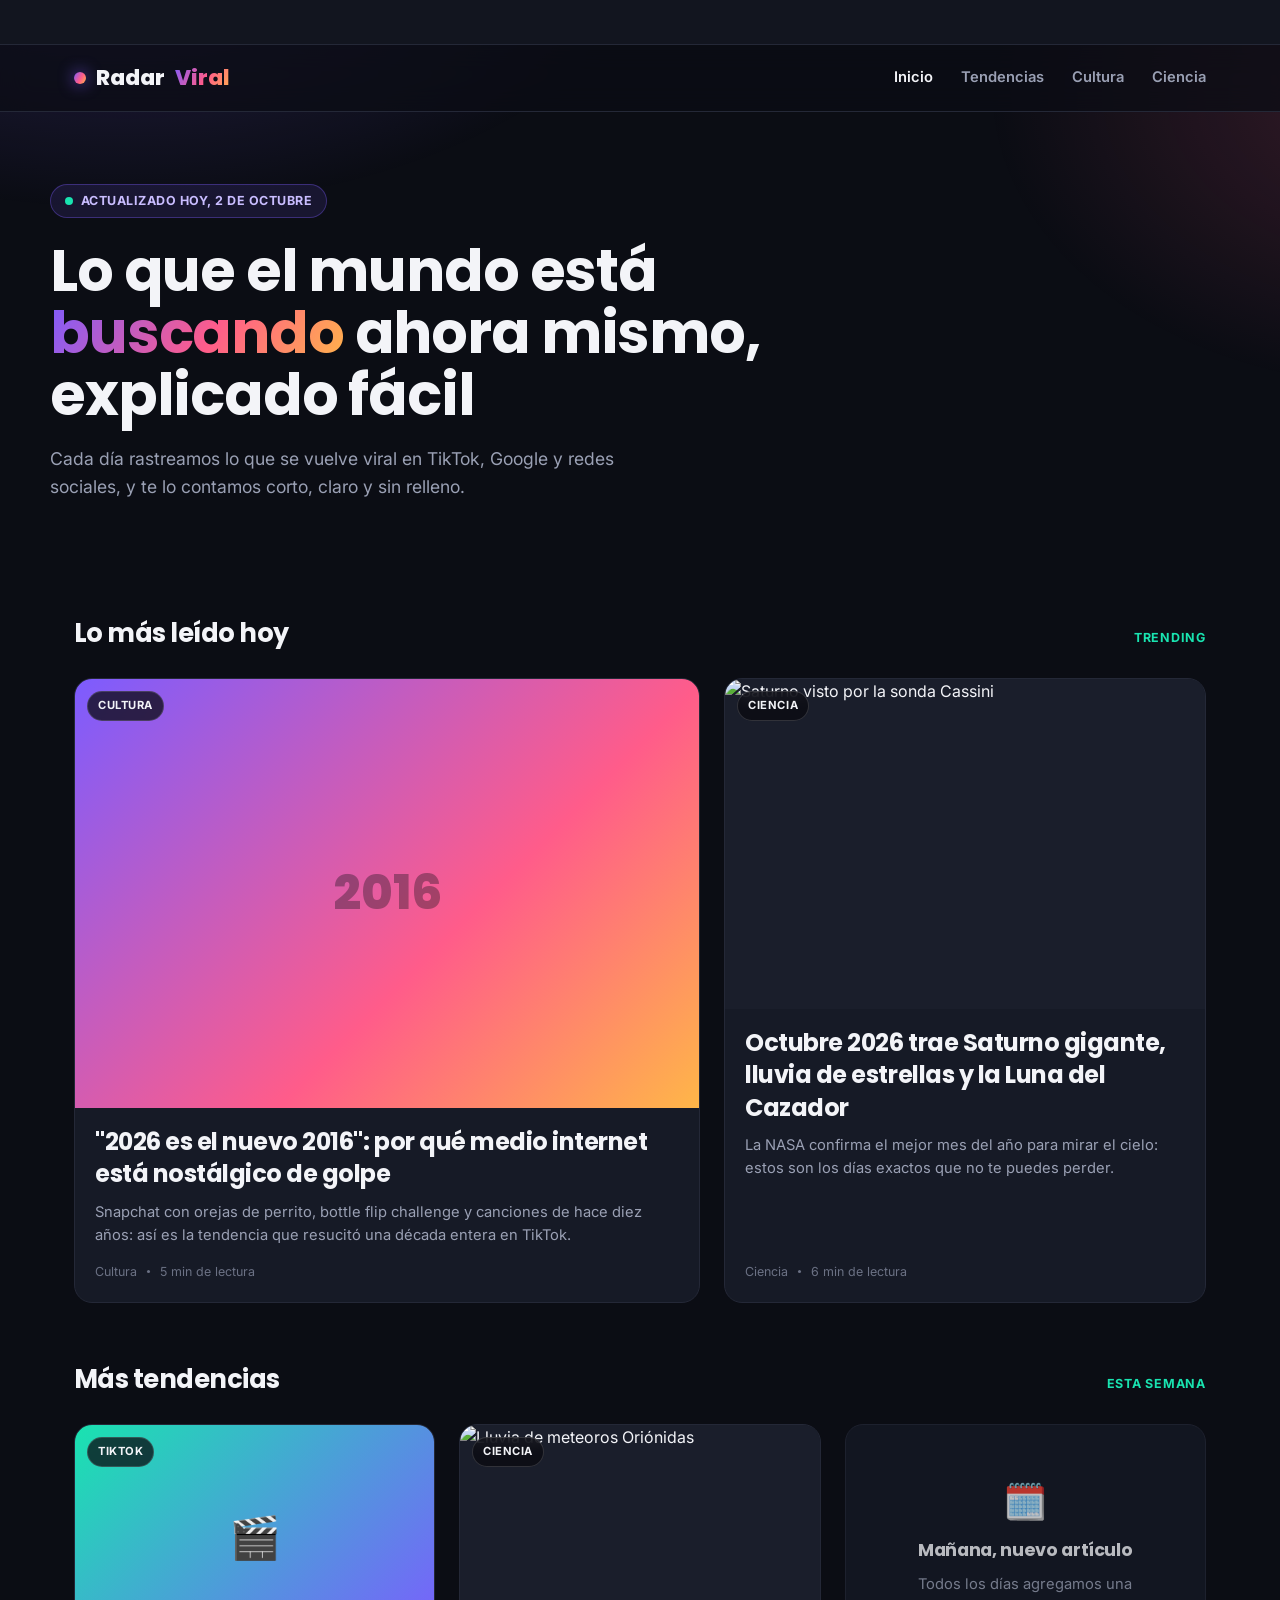
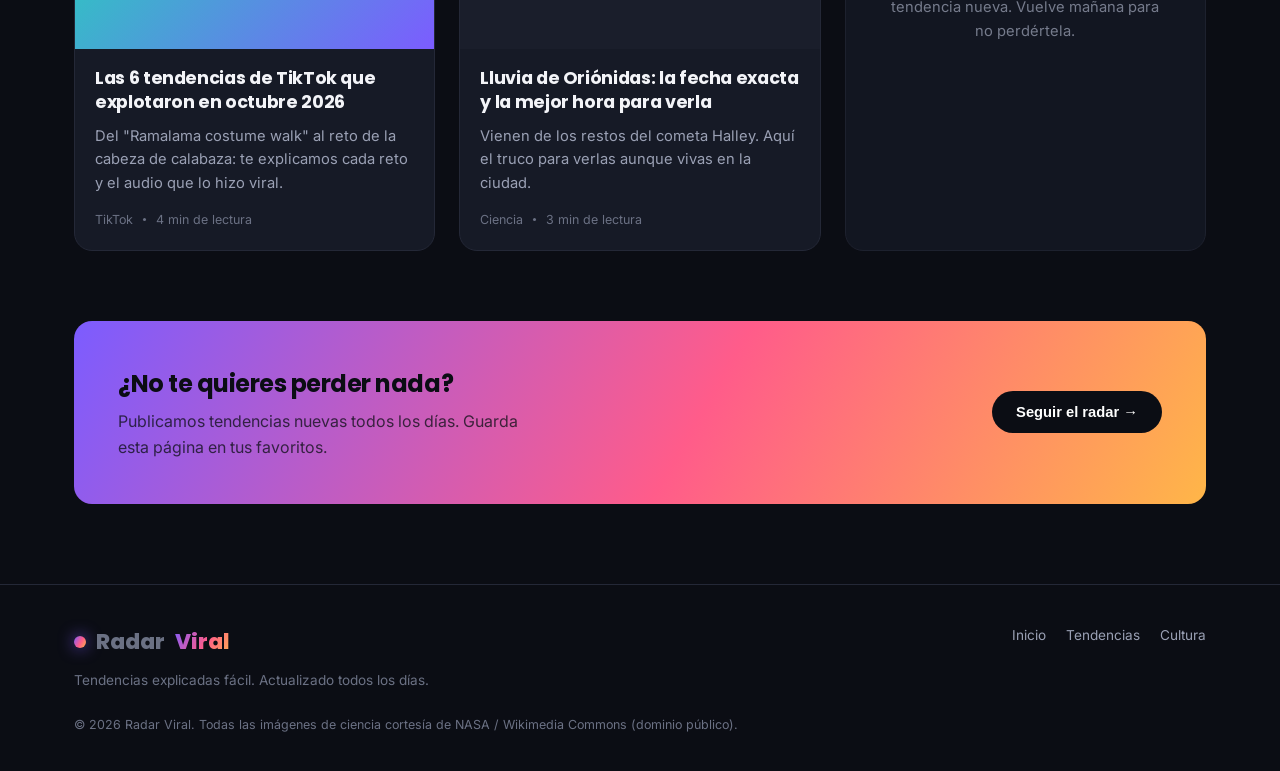
==== index.html @ fef7f374 "Fix token de verificación de Monetag (era el del sitio antiguo) Co-Authored-By: Claude Sonnet 5 <nor" ====
<!DOCTYPE html>
<html lang="es">
<head>
<meta charset="UTF-8">
<meta name="viewport" content="width=device-width, initial-scale=1.0">
<title>Radar Viral — Lo que el mundo está buscando, hoy</title>
<meta name="description" content="Las tendencias, modas virales y fenómenos del momento explicados fácil y rápido: TikTok, cultura, ciencia y curiosidades que todos están buscando ahora mismo.">
<meta name="monetag" content="4b3d2b04bde63af69c6926bc6bd4f466">
<link rel="icon" href="data:image/svg+xml,<svg xmlns=%22http://www.w3.org/2000/svg%22 viewBox=%220 0 100 100%22><circle cx=%2250%22 cy=%2250%22 r=%2245%22 fill=%22%237c5cff%22/></svg>">
<link rel="preconnect" href="https://fonts.googleapis.com">
<link href="https://fonts.googleapis.com/css2?family=Inter:wght@400;500;600;700;800&family=Poppins:wght@600;700;800&display=swap" rel="stylesheet">
<link rel="stylesheet" href="assets/style.css">
<meta property="og:title" content="Radar Viral — Lo que el mundo está buscando, hoy">
<meta property="og:description" content="Tendencias virales, cultura y curiosidades explicadas fácil.">
<meta property="og:type" content="website">
</head>
<body>

<div class="ticker-bar">
  <div class="ticker-track">
    <span><b>● EN VIVO</b>Saturno en oposición — el mejor momento del año para verlo</span>
    <span><b>● TENDENCIA</b>"2026 es el nuevo 2016" arrasa en TikTok</span>
    <span><b>● VIRAL</b>Lluvia de Oriónidas alcanza su punto máximo el 21-22 de octubre</span>
    <span><b>● CULTURA</b>Seis retos de TikTok que todos están copiando este mes</span>
    <span><b>● EN VIVO</b>Saturno en oposición — el mejor momento del año para verlo</span>
    <span><b>● TENDENCIA</b>"2026 es el nuevo 2016" arrasa en TikTok</span>
    <span><b>● VIRAL</b>Lluvia de Oriónidas alcanza su punto máximo el 21-22 de octubre</span>
    <span><b>● CULTURA</b>Seis retos de TikTok que todos están copiando este mes</span>
  </div>
</div>

<header class="site-header">
  <nav class="nav container">
    <a href="index.html" class="logo"><span class="dot"></span>Radar<span class="accent">Viral</span></a>
    <div class="nav-links">
      <a href="index.html" class="active">Inicio</a>
      <a href="index.html#tendencias">Tendencias</a>
      <a href="index.html#cultura">Cultura</a>
      <a href="index.html#ciencia">Ciencia</a>
    </div>
    <button class="menu-toggle" aria-label="Abrir menú">☰</button>
  </nav>
</header>

<main>
  <section class="hero container">
    <div class="eyebrow"><span class="pulse"></span>Actualizado hoy, 2 de octubre</div>
    <h1>Lo que el mundo está <span class="grad">buscando</span> ahora mismo, explicado fácil</h1>
    <p class="lead">Cada día rastreamos lo que se vuelve viral en TikTok, Google y redes sociales, y te lo contamos corto, claro y sin relleno.</p>
  </section>

  <section class="container" id="tendencias">
    <div class="section-head">
      <h2>Lo más leído hoy</h2>
      <span class="tag">Trending</span>
    </div>
    <div class="grid featured">
      <a class="card featured-card" href="articles/2026-es-el-nuevo-2016.html">
        <div class="thumb" style="background:linear-gradient(135deg,#7c5cff,#ff5c8a 60%,#ffb648); display:flex; align-items:center; justify-content:center;">
          <span class="cat">Cultura</span>
          <span style="font-family:'Poppins',sans-serif; font-weight:800; font-size:3rem; color:rgba(11,13,20,.35);">2016</span>
        </div>
        <div class="body">
          <h3>"2026 es el nuevo 2016": por qué medio internet está nostálgico de golpe</h3>
          <p>Snapchat con orejas de perrito, bottle flip challenge y canciones de hace diez años: así es la tendencia que resucitó una década entera en TikTok.</p>
          <div class="meta"><span>Cultura</span><span class="dot-sep"></span><span>5 min de lectura</span></div>
        </div>
      </a>
      <a class="card featured-card" href="articles/eventos-astronomicos-octubre-2026.html">
        <div class="thumb">
          <span class="cat">Ciencia</span>
          <img src="https://thumb.wikimedia.org/wikipedia/commons/thumb/e/e3/Saturn_from_Cassini_Orbiter_%282004-10-06%29.jpg/1280px-Saturn_from_Cassini_Orbiter_%282004-10-06%29.jpg" alt="Saturno visto por la sonda Cassini" loading="lazy">
        </div>
        <div class="body">
          <h3>Octubre 2026 trae Saturno gigante, lluvia de estrellas y la Luna del Cazador</h3>
          <p>La NASA confirma el mejor mes del año para mirar el cielo: estos son los días exactos que no te puedes perder.</p>
          <div class="meta"><span>Ciencia</span><span class="dot-sep"></span><span>6 min de lectura</span></div>
        </div>
      </a>
    </div>
  </section>

  <section class="container" id="cultura">
    <div class="section-head">
      <h2>Más tendencias</h2>
      <span class="tag">Esta semana</span>
    </div>
    <div class="grid">
      <a class="card" href="articles/tendencias-tiktok-octubre-2026.html">
        <div class="thumb" style="background:linear-gradient(135deg,#19e3b0,#7c5cff); display:flex; align-items:center; justify-content:center;">
          <span class="cat">TikTok</span>
          <span style="font-size:2.6rem;">🎬</span>
        </div>
        <div class="body">
          <h3>Las 6 tendencias de TikTok que explotaron en octubre 2026</h3>
          <p>Del "Ramalama costume walk" al reto de la cabeza de calabaza: te explicamos cada reto y el audio que lo hizo viral.</p>
          <div class="meta"><span>TikTok</span><span class="dot-sep"></span><span>4 min de lectura</span></div>
        </div>
      </a>
      <a class="card" href="articles/eventos-astronomicos-octubre-2026.html#oriondas">
        <div class="thumb">
          <span class="cat">Ciencia</span>
          <img src="https://thumb.wikimedia.org/wikipedia/commons/thumb/c/c5/Orionid_Meteor_Shower_Composite_%2850521737888%29.jpg/1280px-Orionid_Meteor_Shower_Composite_%2850521737888%29.jpg" alt="Lluvia de meteoros Oriónidas" loading="lazy">
        </div>
        <div class="body">
          <h3>Lluvia de Oriónidas: la fecha exacta y la mejor hora para verla</h3>
          <p>Vienen de los restos del cometa Halley. Aquí el truco para verlas aunque vivas en la ciudad.</p>
          <div class="meta"><span>Ciencia</span><span class="dot-sep"></span><span>3 min de lectura</span></div>
        </div>
      </a>
      <div class="card" style="justify-content:center; align-items:center; text-align:center; padding:30px 20px; opacity:.75;">
        <div class="body" style="align-items:center;">
          <span style="font-size:2.2rem;">🗓️</span>
          <h3>Mañana, nuevo artículo</h3>
          <p>Todos los días agregamos una tendencia nueva. Vuelve mañana para no perdértela.</p>
        </div>
      </div>
    </div>
  </section>

  <section class="container" id="ciencia">
    <div class="cta-band">
      <div>
        <h3>¿No te quieres perder nada?</h3>
        <p>Publicamos tendencias nuevas todos los días. Guarda esta página en tus favoritos.</p>
      </div>
      <button class="btn" onclick="alert('¡Gracias! Guarda esta página con Ctrl/Cmd + D.')">Seguir el radar →</button>
    </div>
  </section>
</main>

<footer>
  <div class="container foot-grid">
    <div>
      <div class="logo" style="margin-bottom:10px;"><span class="dot"></span>Radar<span class="accent">Viral</span></div>
      <p>Tendencias explicadas fácil. Actualizado todos los días.</p>
    </div>
    <div class="foot-links">
      <a href="index.html">Inicio</a>
      <a href="index.html#tendencias">Tendencias</a>
      <a href="index.html#cultura">Cultura</a>
    </div>
  </div>
  <div class="container" style="margin-top:24px; font-size:.78rem;">© <span data-year></span> Radar Viral. Todas las imágenes de ciencia cortesía de NASA / Wikimedia Commons (dominio público).</div>
</footer>

<script src="assets/script.js"></script>
</body>
</html>
---- assets/style.css ----
/* ===== Radar Viral — Design System ===== */
:root{
  --bg: #0b0d14;
  --bg-elevated: #12151f;
  --bg-card: #161a26;
  --border: #242837;
  --text: #f3f4f8;
  --text-dim: #9aa0b4;
  --text-faint: #6b7184;
  --accent: #7c5cff;
  --accent2: #ff5c8a;
  --accent3: #19e3b0;
  --gradient: linear-gradient(120deg, #7c5cff 0%, #ff5c8a 55%, #ffb648 100%);
  --gradient2: linear-gradient(135deg, #19e3b0 0%, #7c5cff 100%);
  --radius: 18px;
  --radius-sm: 10px;
  --shadow: 0 20px 50px -20px rgba(0,0,0,.6);
  --maxw: 1180px;
  font-size: 16px;
}

*{box-sizing:border-box; margin:0; padding:0;}
html{scroll-behavior:smooth;}
body{
  background: var(--bg);
  color: var(--text);
  font-family: 'Inter', -apple-system, BlinkMacSystemFont, 'Segoe UI', sans-serif;
  line-height: 1.6;
  -webkit-font-smoothing: antialiased;
  overflow-x: hidden;
}
body::before{
  content:"";
  position: fixed; inset: 0;
  background:
    radial-gradient(900px 500px at 10% -10%, rgba(124,92,255,.25), transparent 60%),
    radial-gradient(700px 500px at 110% 10%, rgba(255,92,138,.18), transparent 60%);
  pointer-events: none;
  z-index: 0;
}
img{max-width:100%; display:block;}
a{color:inherit; text-decoration:none;}
.container{max-width: var(--maxw); margin: 0 auto; padding: 0 24px; position:relative; z-index:1;}
h1,h2,h3,h4{font-family:'Poppins', 'Inter', sans-serif; font-weight:700; letter-spacing:-0.02em;}

/* ===== Top ticker ===== */
.ticker-bar{
  background: var(--bg-elevated);
  border-bottom: 1px solid var(--border);
  overflow: hidden;
  white-space: nowrap;
  padding: 9px 0;
  position: relative;
  z-index: 2;
}
.ticker-track{
  display: inline-flex;
  gap: 48px;
  animation: scroll-left 32s linear infinite;
  padding-left: 100%;
}
.ticker-track span{
  font-size: .8rem;
  font-weight: 600;
  color: var(--text-dim);
  text-transform: uppercase;
  letter-spacing: .04em;
}
.ticker-track span b{color: var(--accent3); margin-right:6px;}
@keyframes scroll-left{
  0%{transform: translateX(0);}
  100%{transform: translateX(-100%);}
}

/* ===== Header ===== */
header.site-header{
  position: sticky; top:0; z-index: 50;
  backdrop-filter: blur(14px);
  background: rgba(11,13,20,.75);
  border-bottom: 1px solid var(--border);
}
.nav{
  display:flex; align-items:center; justify-content:space-between;
  padding: 16px 24px;
}
.logo{
  display:flex; align-items:center; gap:10px;
  font-family:'Poppins',sans-serif; font-weight: 800; font-size:1.35rem;
}
.logo .dot{
  width:12px;height:12px;border-radius:50%;
  background: var(--gradient);
  box-shadow: 0 0 16px rgba(124,92,255,.8);
}
.logo span.accent{ background: var(--gradient); -webkit-background-clip:text; background-clip:text; color:transparent;}
.nav-links{display:flex; gap:28px; align-items:center;}
.nav-links a{
  font-size:.92rem; font-weight:600; color: var(--text-dim);
  transition: color .2s;
}
.nav-links a:hover{color: var(--text);}
.nav-links a.active{color: var(--text);}
.menu-toggle{display:none; background:none; border:none; color:var(--text); font-size:1.5rem; cursor:pointer;}

/* ===== Hero ===== */
.hero{
  padding: 72px 0 56px;
  position:relative;
}
.hero .eyebrow{
  display:inline-flex; align-items:center; gap:8px;
  background: rgba(124,92,255,.12);
  border: 1px solid rgba(124,92,255,.35);
  color: #c9bdff;
  font-size:.78rem; font-weight:700; letter-spacing:.04em; text-transform:uppercase;
  padding: 6px 14px; border-radius: 999px;
  margin-bottom: 22px;
}
.hero .eyebrow .pulse{
  width:8px;height:8px;border-radius:50%;background:var(--accent3);
  box-shadow:0 0 0 0 rgba(25,227,176,.7);
  animation: pulse 1.8s infinite;
}
@keyframes pulse{
  0%{box-shadow:0 0 0 0 rgba(25,227,176,.6);}
  70%{box-shadow:0 0 0 10px rgba(25,227,176,0);}
  100%{box-shadow:0 0 0 0 rgba(25,227,176,0);}
}
.hero h1{
  font-size: clamp(2.1rem, 5vw, 3.6rem);
  line-height: 1.08;
  max-width: 820px;
  margin-bottom: 18px;
}
.hero h1 .grad{
  background: var(--gradient); -webkit-background-clip:text; background-clip:text; color:transparent;
}
.hero p.lead{
  font-size: 1.1rem; color: var(--text-dim); max-width: 600px;
}

/* ===== Section headers ===== */
.section-head{
  display:flex; align-items:baseline; justify-content:space-between;
  margin: 56px 0 24px;
}
.section-head h2{font-size: 1.6rem;}
.section-head .tag{
  font-size:.78rem; font-weight:700; color: var(--accent3);
  text-transform:uppercase; letter-spacing:.06em;
}

/* ===== Article grid / cards ===== */
.grid{
  display:grid;
  grid-template-columns: repeat(3, 1fr);
  gap: 24px;
}
.grid.featured{grid-template-columns: 1.3fr 1fr;}
.card{
  background: var(--bg-card);
  border: 1px solid var(--border);
  border-radius: var(--radius);
  overflow: hidden;
  transition: transform .25s ease, border-color .25s ease, box-shadow .25s ease;
  display:flex; flex-direction:column;
}
.card:hover{
  transform: translateY(-6px);
  border-color: rgba(124,92,255,.5);
  box-shadow: var(--shadow);
}
.card .thumb{
  position:relative; aspect-ratio: 16/10; overflow:hidden; background: #1a1e2b;
}
.card .thumb img{width:100%;height:100%;object-fit:cover; transition: transform .4s ease;}
.card:hover .thumb img{transform: scale(1.06);}
.card .thumb .cat{
  position:absolute; top:12px; left:12px;
  background: rgba(10,10,16,.75); backdrop-filter: blur(6px);
  border:1px solid rgba(255,255,255,.15);
  font-size:.7rem; font-weight:700; text-transform:uppercase; letter-spacing:.05em;
  padding:5px 10px; border-radius: 999px;
}
.card .body{padding: 18px 20px 20px; display:flex; flex-direction:column; gap:10px; flex:1;}
.card h3{font-size:1.1rem; line-height:1.35;}
.card p{color:var(--text-dim); font-size:.92rem; flex:1;}
.card .meta{
  display:flex; align-items:center; gap:10px;
  font-size:.78rem; color: var(--text-faint);
  margin-top: 4px;
}
.card .meta .dot-sep{width:3px;height:3px;border-radius:50%;background:var(--text-faint);}
.card.featured-card{grid-column: span 1;}
.card.featured-card .thumb{aspect-ratio: 16/11;}
.card.featured-card h3{font-size:1.5rem;}

/* ===== Article page ===== */
.article-hero{padding: 48px 0 0;}
.breadcrumb{font-size:.85rem; color:var(--text-faint); margin-bottom:20px;}
.breadcrumb a{color:var(--text-dim);}
.article-hero .cat-pill{
  display:inline-block; background: rgba(255,92,138,.14); color:#ffb3c8;
  border:1px solid rgba(255,92,138,.35);
  font-size:.75rem; font-weight:700; text-transform:uppercase; letter-spacing:.05em;
  padding:5px 12px; border-radius:999px; margin-bottom:16px;
}
.article-hero h1{font-size:clamp(1.8rem,4vw,2.8rem); line-height:1.15; max-width: 880px;}
.article-hero .sub{color:var(--text-dim); font-size:1.08rem; max-width:720px; margin-top:16px;}
.article-meta{
  display:flex; align-items:center; gap:14px; margin-top:24px; flex-wrap:wrap;
  font-size:.85rem; color:var(--text-faint);
}
.article-hero .cover{
  margin-top:32px; border-radius: var(--radius); overflow:hidden; border:1px solid var(--border);
  aspect-ratio: 16/8;
}
.article-hero .cover img{width:100%;height:100%;object-fit:cover;}
.img-credit{font-size:.75rem; color:var(--text-faint); margin-top:8px; text-align:right;}

.article-body{
  max-width: 760px; margin: 0 auto; padding: 40px 24px 20px;
  font-size: 1.08rem;
}
.article-body h2{font-size:1.5rem; margin: 38px 0 14px;}
.article-body h3{font-size:1.2rem; margin: 28px 0 10px; color:#dcd9ff;}
.article-body p{margin-bottom:18px; color:#d7d9e4;}
.article-body ul, .article-body ol{margin: 0 0 18px 22px; color:#d7d9e4;}
.article-body li{margin-bottom:8px;}
.article-body strong{color:#fff;}
.article-body blockquote{
  border-left:3px solid var(--accent); padding: 4px 20px; margin: 24px 0;
  color: var(--text-dim); font-style: italic; background: rgba(124,92,255,.06); border-radius: 0 10px 10px 0;
}
.fact-box{
  background: var(--bg-card); border:1px solid var(--border); border-radius: var(--radius-sm);
  padding: 20px 22px; margin: 28px 0;
}
.fact-box .ttl{
  font-weight:700; font-size:.78rem; text-transform:uppercase; letter-spacing:.05em; color: var(--accent3);
  margin-bottom:10px;
}

.ad-slot{
  max-width: 760px; margin: 36px auto; padding: 0 24px;
}
.ad-slot .box{
  border:1px dashed var(--border); border-radius: var(--radius-sm);
  padding: 18px; text-align:center; color: var(--text-faint); font-size:.8rem;
  background: var(--bg-elevated);
}

/* share / tags */
.tag-row{display:flex; gap:10px; flex-wrap:wrap; max-width:760px; margin: 8px auto 40px; padding:0 24px;}
.tag-pill{
  font-size:.78rem; color: var(--text-dim); background: var(--bg-card); border:1px solid var(--border);
  padding: 6px 12px; border-radius: 999px;
}

/* ===== Newsletter / CTA ===== */
.cta-band{
  margin-top: 70px;
  background: var(--gradient);
  border-radius: var(--radius);
  padding: 44px;
  display:flex; align-items:center; justify-content:space-between; gap:24px; flex-wrap:wrap;
  color: #0b0d14;
}
.cta-band h3{font-size:1.5rem; color:#0b0d14;}
.cta-band p{color: rgba(11,13,20,.75); margin-top:6px; max-width:420px;}
.btn{
  display:inline-flex; align-items:center; gap:8px;
  background:#0b0d14; color:#fff; font-weight:700; font-size:.92rem;
  padding: 13px 24px; border-radius: 999px; border:none; cursor:pointer;
  transition: transform .2s ease;
}
.btn:hover{transform: translateY(-2px);}

/* ===== Footer ===== */
footer{
  margin-top: 80px; border-top:1px solid var(--border); padding: 40px 0 36px;
  color: var(--text-faint); font-size:.85rem;
}
footer .foot-grid{display:flex; justify-content:space-between; flex-wrap:wrap; gap:24px;}
footer a{color: var(--text-dim);}
footer .foot-links{display:flex; gap:20px; flex-wrap:wrap;}

/* ===== Responsive ===== */
@media (max-width: 900px){
  .grid{grid-template-columns: repeat(2,1fr);}
  .grid.featured{grid-template-columns: 1fr;}
}
@media (max-width: 640px){
  .nav-links{
    position: fixed; inset: 64px 16px auto 16px; background: var(--bg-elevated);
    border:1px solid var(--border); border-radius: var(--radius-sm);
    flex-direction:column; align-items:flex-start; padding:16px;
    display:none; gap:14px; box-shadow: var(--shadow);
  }
  .nav-links.open{display:flex;}
  .menu-toggle{display:block;}
  .grid{grid-template-columns: 1fr;}
  .hero{padding:48px 0 36px;}
  .cta-band{padding:28px; flex-direction:column; align-items:flex-start;}
}
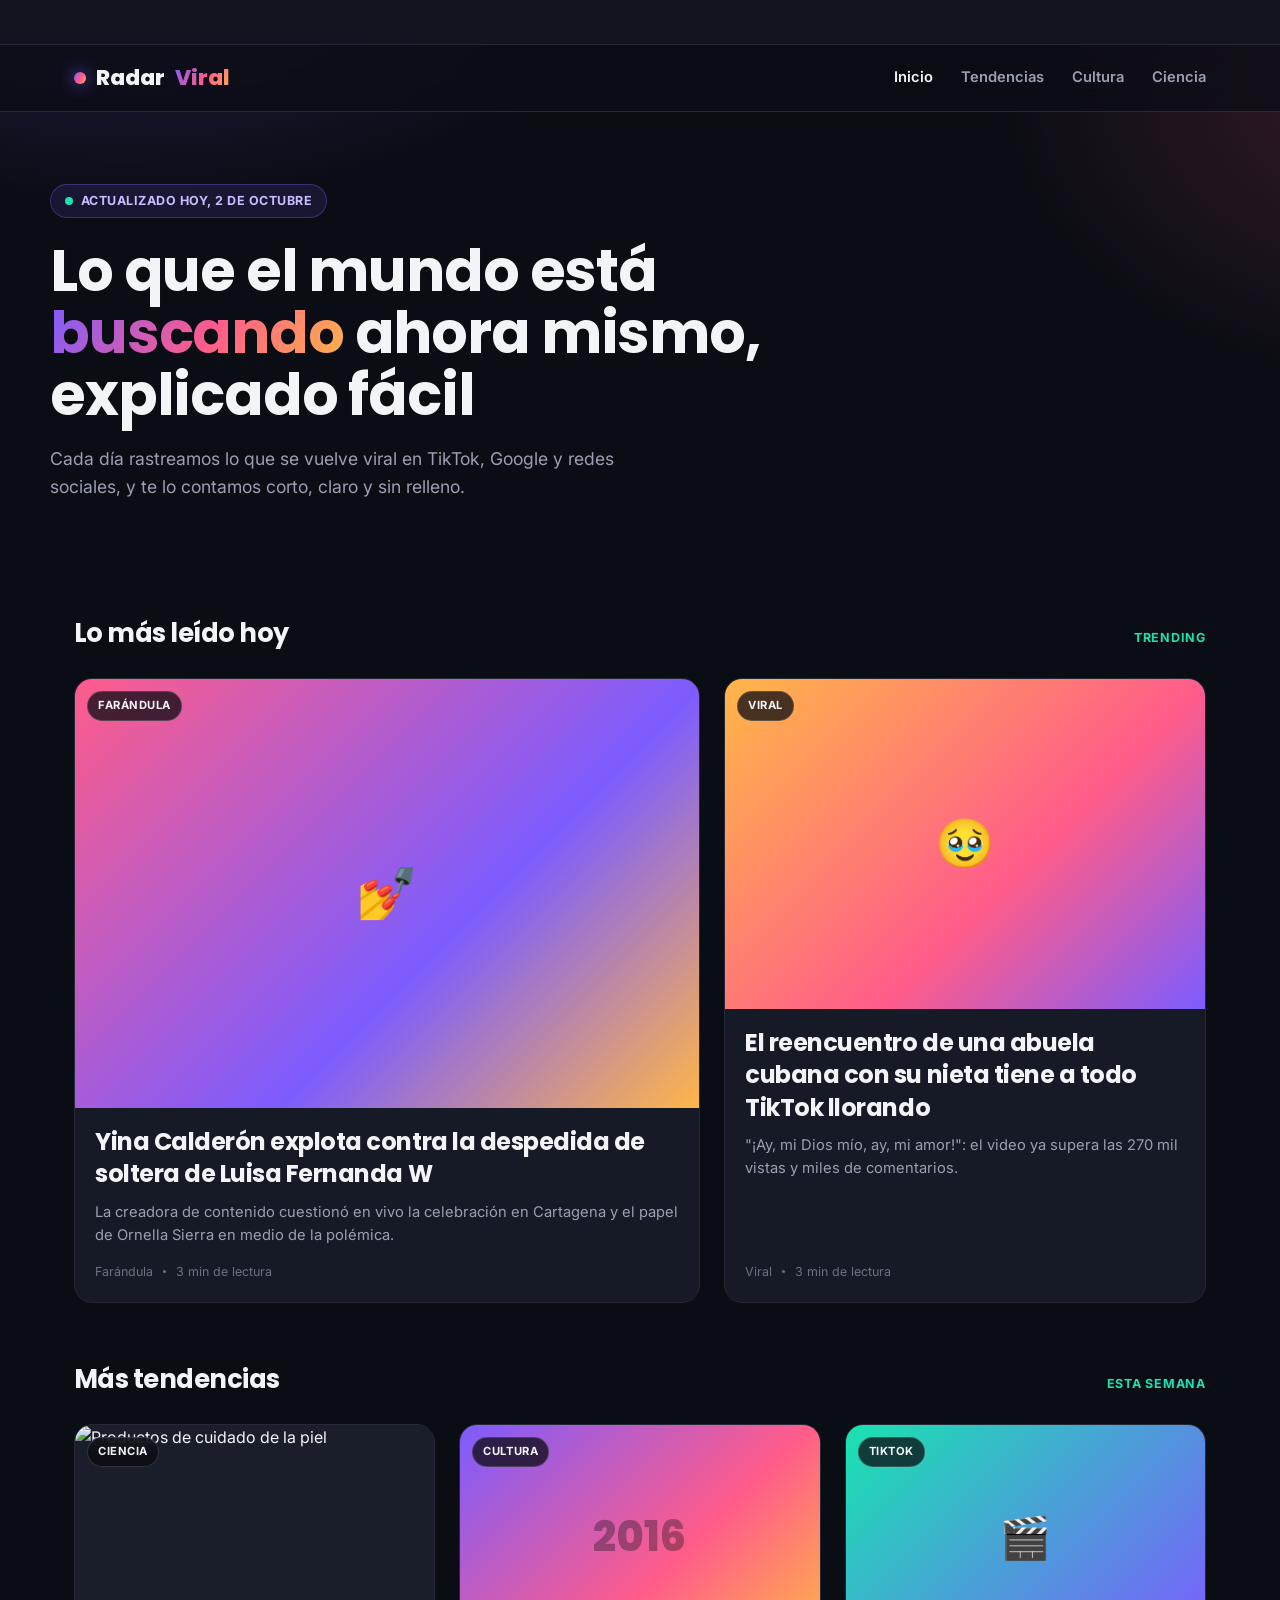
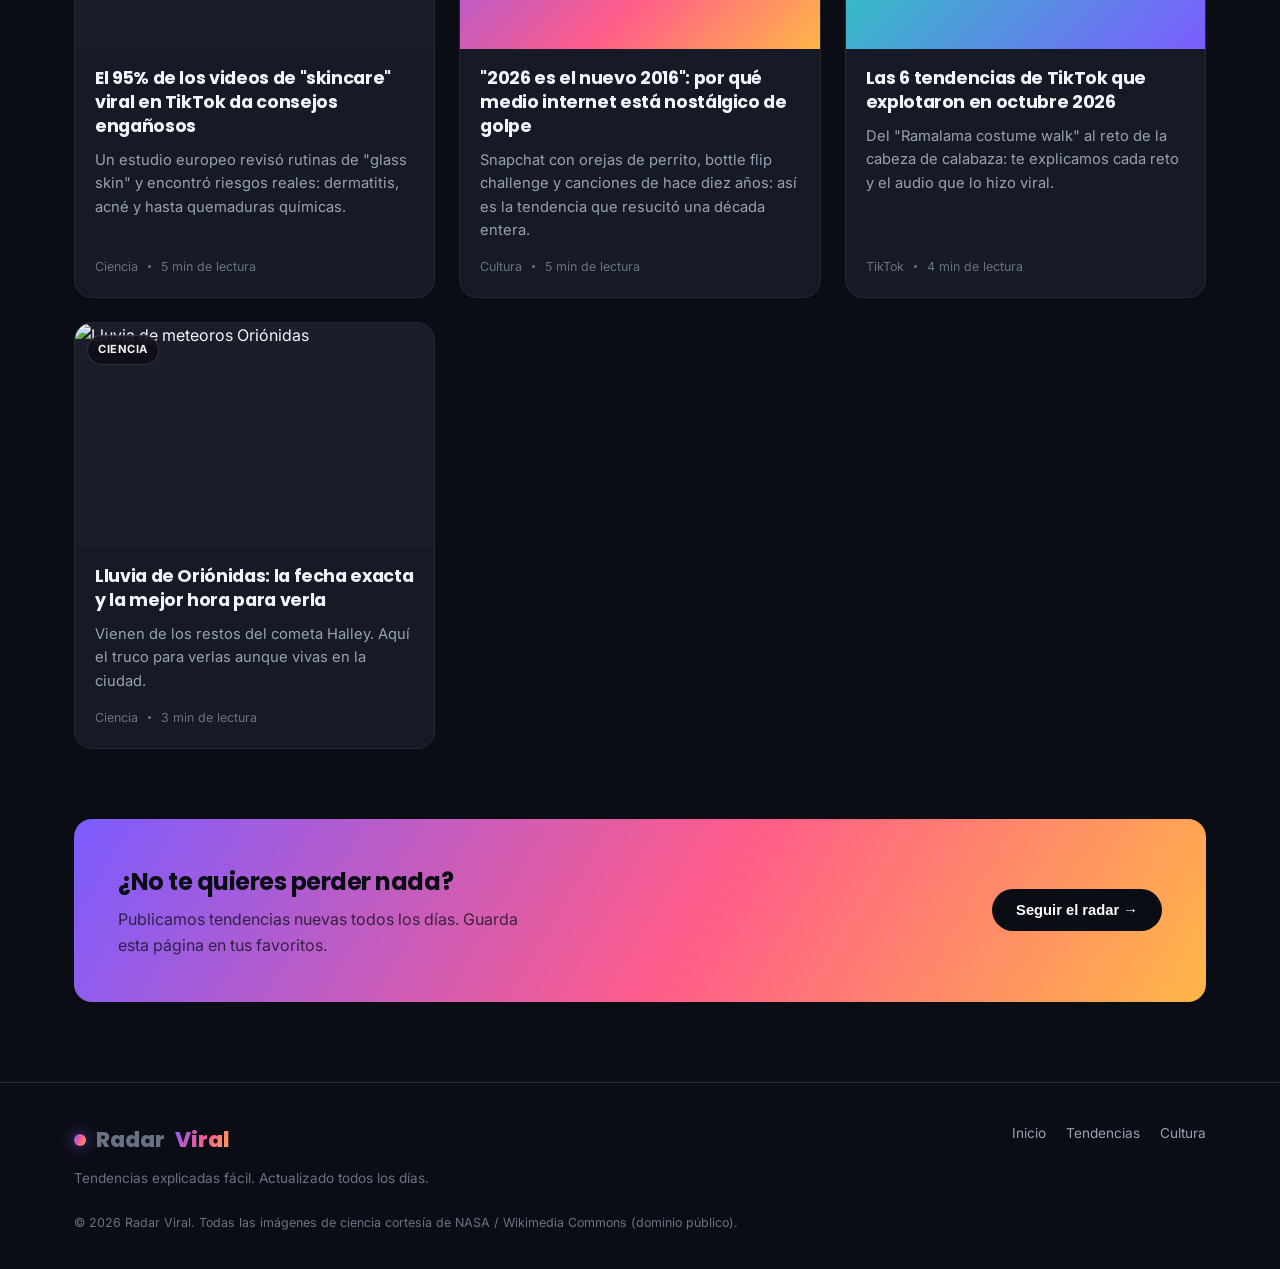
==== commit 241c8eea: "Agregar 3 artículos virales: Yina Calderón, estudio skincare TikTok y reencuentro viral Co-Authored-" ====
--- a/index.html
+++ b/index.html
@@ -3,6 +3,14 @@
 <head>
 <meta charset="UTF-8">
 <meta name="viewport" content="width=device-width, initial-scale=1.0">
+<!-- Google tag (gtag.js) -->
+<script async src="https://www.googletagmanager.com/gtag/js?id=G-6VTZ88X83J"></script>
+<script>
+  window.dataLayer = window.dataLayer || [];
+  function gtag(){dataLayer.push(arguments);}
+  gtag('js', new Date());
+  gtag('config', 'G-6VTZ88X83J');
+</script>
 <title>Radar Viral — Lo que el mundo está buscando, hoy</title>
 <meta name="description" content="Las tendencias, modas virales y fenómenos del momento explicados fácil y rápido: TikTok, cultura, ciencia y curiosidades que todos están buscando ahora mismo.">
 <meta name="monetag" content="4b3d2b04bde63af69c6926bc6bd4f466">
@@ -13,19 +21,20 @@
 <meta property="og:title" content="Radar Viral — Lo que el mundo está buscando, hoy">
 <meta property="og:description" content="Tendencias virales, cultura y curiosidades explicadas fácil.">
 <meta property="og:type" content="website">
+<script>(function(s){s.dataset.zone='11938396',s.src='https://nap5k.com/tag.min.js'})([document.documentElement, document.body].filter(Boolean).pop().appendChild(document.createElement('script')))</script>
 </head>
 <body>
 
 <div class="ticker-bar">
   <div class="ticker-track">
-    <span><b>● EN VIVO</b>Saturno en oposición — el mejor momento del año para verlo</span>
-    <span><b>● TENDENCIA</b>"2026 es el nuevo 2016" arrasa en TikTok</span>
-    <span><b>● VIRAL</b>Lluvia de Oriónidas alcanza su punto máximo el 21-22 de octubre</span>
-    <span><b>● CULTURA</b>Seis retos de TikTok que todos están copiando este mes</span>
-    <span><b>● EN VIVO</b>Saturno en oposición — el mejor momento del año para verlo</span>
-    <span><b>● TENDENCIA</b>"2026 es el nuevo 2016" arrasa en TikTok</span>
-    <span><b>● VIRAL</b>Lluvia de Oriónidas alcanza su punto máximo el 21-22 de octubre</span>
-    <span><b>● CULTURA</b>Seis retos de TikTok que todos están copiando este mes</span>
+    <span><b>● FARÁNDULA</b>Yina Calderón arremete contra la despedida de Luisa Fernanda W</span>
+    <span><b>● VIRAL</b>Abuela cubana rompe en llanto al reencontrarse con su nieta tras años</span>
+    <span><b>● CIENCIA</b>Un estudio alerta sobre los riesgos del "skincare viral" de TikTok</span>
+    <span><b>● TENDENCIA</b>"2026 es el nuevo 2016" sigue arrasando en TikTok</span>
+    <span><b>● FARÁNDULA</b>Yina Calderón arremete contra la despedida de Luisa Fernanda W</span>
+    <span><b>● VIRAL</b>Abuela cubana rompe en llanto al reencontrarse con su nieta tras años</span>
+    <span><b>● CIENCIA</b>Un estudio alerta sobre los riesgos del "skincare viral" de TikTok</span>
+    <span><b>● TENDENCIA</b>"2026 es el nuevo 2016" sigue arrasando en TikTok</span>
   </div>
 </div>
 
@@ -55,26 +64,26 @@
       <span class="tag">Trending</span>
     </div>
     <div class="grid featured">
-      <a class="card featured-card" href="articles/2026-es-el-nuevo-2016.html">
-        <div class="thumb" style="background:linear-gradient(135deg,#7c5cff,#ff5c8a 60%,#ffb648); display:flex; align-items:center; justify-content:center;">
-          <span class="cat">Cultura</span>
-          <span style="font-family:'Poppins',sans-serif; font-weight:800; font-size:3rem; color:rgba(11,13,20,.35);">2016</span>
+      <a class="card featured-card" href="articles/yina-calderon-luisa-fernanda-w-despedida.html">
+        <div class="thumb" style="background:linear-gradient(135deg,#ff5c8a,#7c5cff 60%,#ffb648); display:flex; align-items:center; justify-content:center;">
+          <span class="cat">Farándula</span>
+          <span style="font-size:3rem;">💅</span>
         </div>
         <div class="body">
-          <h3>"2026 es el nuevo 2016": por qué medio internet está nostálgico de golpe</h3>
-          <p>Snapchat con orejas de perrito, bottle flip challenge y canciones de hace diez años: así es la tendencia que resucitó una década entera en TikTok.</p>
-          <div class="meta"><span>Cultura</span><span class="dot-sep"></span><span>5 min de lectura</span></div>
+          <h3>Yina Calderón explota contra la despedida de soltera de Luisa Fernanda W</h3>
+          <p>La creadora de contenido cuestionó en vivo la celebración en Cartagena y el papel de Ornella Sierra en medio de la polémica.</p>
+          <div class="meta"><span>Farándula</span><span class="dot-sep"></span><span>3 min de lectura</span></div>
         </div>
       </a>
-      <a class="card featured-card" href="articles/eventos-astronomicos-octubre-2026.html">
-        <div class="thumb">
-          <span class="cat">Ciencia</span>
-          <img src="https://thumb.wikimedia.org/wikipedia/commons/thumb/e/e3/Saturn_from_Cassini_Orbiter_%282004-10-06%29.jpg/1280px-Saturn_from_Cassini_Orbiter_%282004-10-06%29.jpg" alt="Saturno visto por la sonda Cassini" loading="lazy">
+      <a class="card featured-card" href="articles/abuela-cubana-reencuentro-nieta-viral.html">
+        <div class="thumb" style="background:linear-gradient(135deg,#ffb648,#ff5c8a 60%,#7c5cff); display:flex; align-items:center; justify-content:center;">
+          <span class="cat">Viral</span>
+          <span style="font-size:3rem;">🥹</span>
         </div>
         <div class="body">
-          <h3>Octubre 2026 trae Saturno gigante, lluvia de estrellas y la Luna del Cazador</h3>
-          <p>La NASA confirma el mejor mes del año para mirar el cielo: estos son los días exactos que no te puedes perder.</p>
-          <div class="meta"><span>Ciencia</span><span class="dot-sep"></span><span>6 min de lectura</span></div>
+          <h3>El reencuentro de una abuela cubana con su nieta tiene a todo TikTok llorando</h3>
+          <p>"¡Ay, mi Dios mío, ay, mi amor!": el video ya supera las 270 mil vistas y miles de comentarios.</p>
+          <div class="meta"><span>Viral</span><span class="dot-sep"></span><span>3 min de lectura</span></div>
         </div>
       </a>
     </div>
@@ -86,6 +95,28 @@
       <span class="tag">Esta semana</span>
     </div>
     <div class="grid">
+      <a class="card" href="articles/estudio-skincare-tiktok-riesgos.html">
+        <div class="thumb">
+          <span class="cat">Ciencia</span>
+          <img src="https://thumb.wikimedia.org/wikipedia/commons/thumb/1/1e/Skin_care_cosmetics.jpg/960px-Skin_care_cosmetics.jpg" alt="Productos de cuidado de la piel" loading="lazy">
+        </div>
+        <div class="body">
+          <h3>El 95% de los videos de "skincare" viral en TikTok da consejos engañosos</h3>
+          <p>Un estudio europeo revisó rutinas de "glass skin" y encontró riesgos reales: dermatitis, acné y hasta quemaduras químicas.</p>
+          <div class="meta"><span>Ciencia</span><span class="dot-sep"></span><span>5 min de lectura</span></div>
+        </div>
+      </a>
+      <a class="card" href="articles/2026-es-el-nuevo-2016.html">
+        <div class="thumb" style="background:linear-gradient(135deg,#7c5cff,#ff5c8a 60%,#ffb648); display:flex; align-items:center; justify-content:center;">
+          <span class="cat">Cultura</span>
+          <span style="font-family:'Poppins',sans-serif; font-weight:800; font-size:2.6rem; color:rgba(11,13,20,.35);">2016</span>
+        </div>
+        <div class="body">
+          <h3>"2026 es el nuevo 2016": por qué medio internet está nostálgico de golpe</h3>
+          <p>Snapchat con orejas de perrito, bottle flip challenge y canciones de hace diez años: así es la tendencia que resucitó una década entera.</p>
+          <div class="meta"><span>Cultura</span><span class="dot-sep"></span><span>5 min de lectura</span></div>
+        </div>
+      </a>
       <a class="card" href="articles/tendencias-tiktok-octubre-2026.html">
         <div class="thumb" style="background:linear-gradient(135deg,#19e3b0,#7c5cff); display:flex; align-items:center; justify-content:center;">
           <span class="cat">TikTok</span>
@@ -108,13 +139,6 @@
           <div class="meta"><span>Ciencia</span><span class="dot-sep"></span><span>3 min de lectura</span></div>
         </div>
       </a>
-      <div class="card" style="justify-content:center; align-items:center; text-align:center; padding:30px 20px; opacity:.75;">
-        <div class="body" style="align-items:center;">
-          <span style="font-size:2.2rem;">🗓️</span>
-          <h3>Mañana, nuevo artículo</h3>
-          <p>Todos los días agregamos una tendencia nueva. Vuelve mañana para no perdértela.</p>
-        </div>
-      </div>
     </div>
   </section>
 
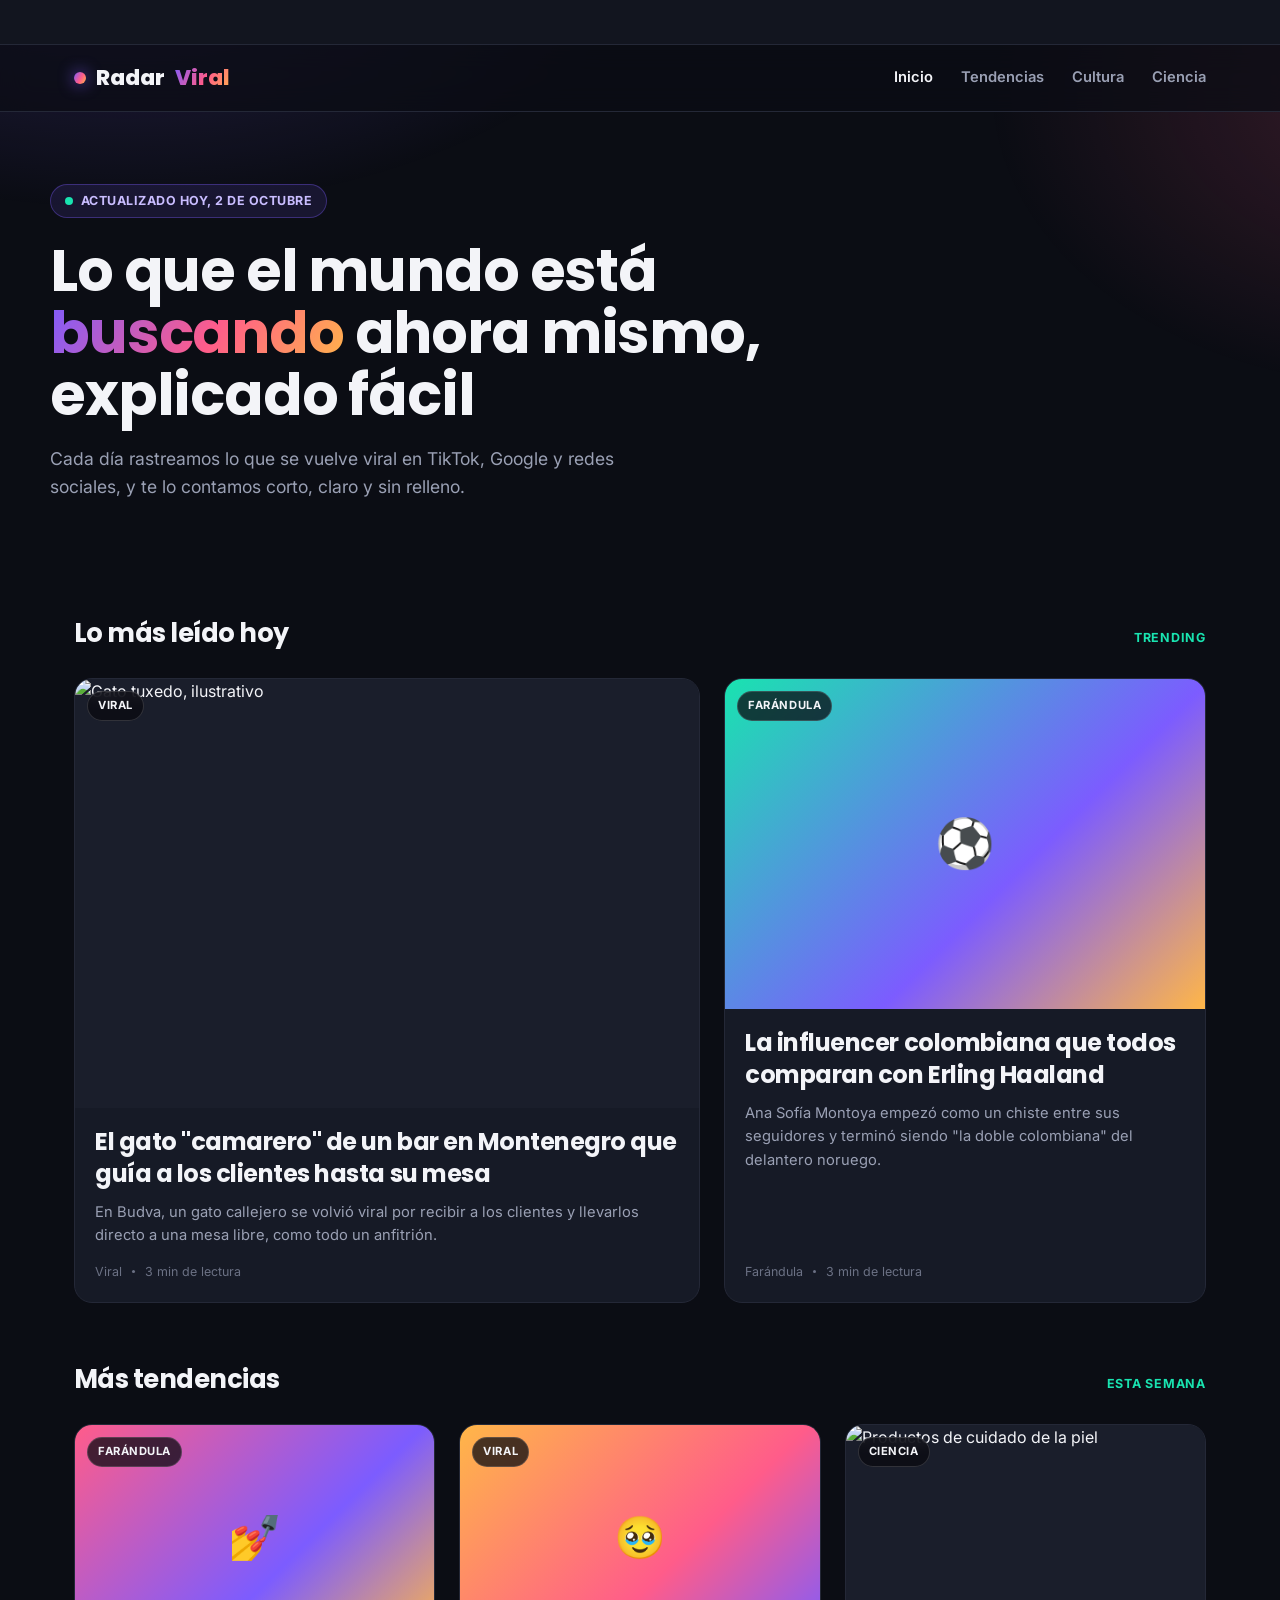
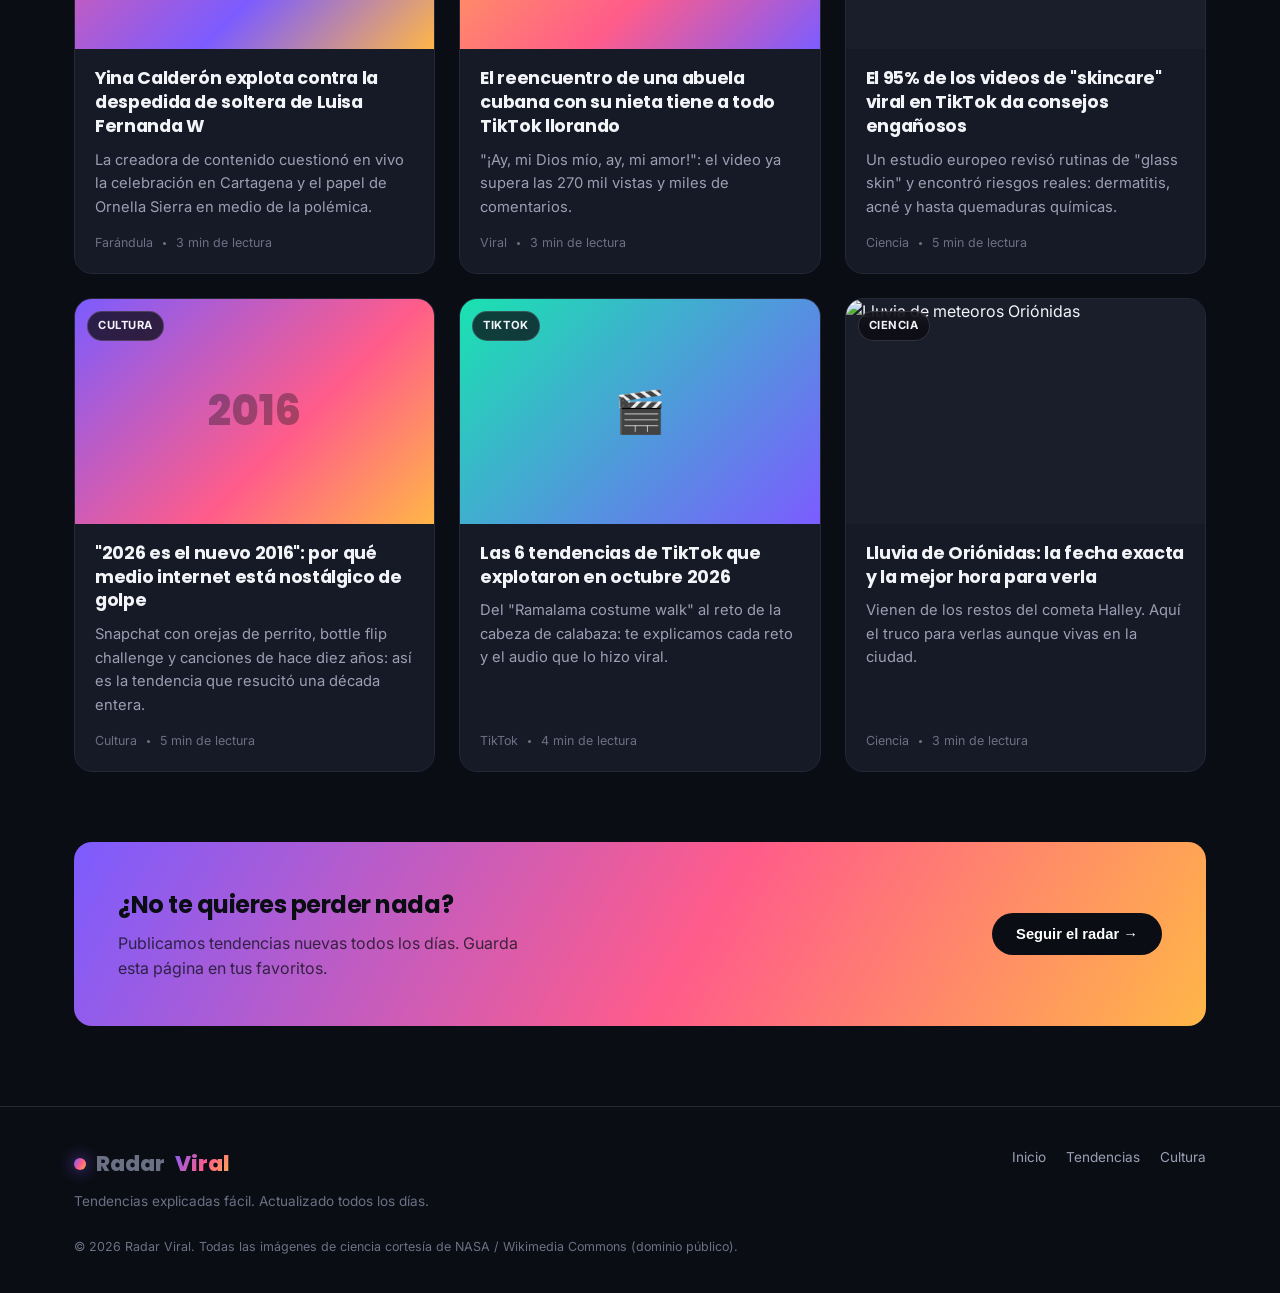
==== commit e95bdd0a: "Agregar 2 artículos virales más: gato camarero en Montenegro y doble de Haaland Co-Authored-By: Clau" ====
--- a/index.html
+++ b/index.html
@@ -27,14 +27,14 @@
 
 <div class="ticker-bar">
   <div class="ticker-track">
-    <span><b>● FARÁNDULA</b>Yina Calderón arremete contra la despedida de Luisa Fernanda W</span>
+    <span><b>● VIRAL</b>El gato "camarero" de un bar en Montenegro ya tiene fama mundial</span>
+    <span><b>● FARÁNDULA</b>La influencer colombiana que todos comparan con Erling Haaland</span>
+    <span><b>● CIENCIA</b>Un estudio alerta sobre los riesgos del "skincare viral" de TikTok</span>
     <span><b>● VIRAL</b>Abuela cubana rompe en llanto al reencontrarse con su nieta tras años</span>
+    <span><b>● VIRAL</b>El gato "camarero" de un bar en Montenegro ya tiene fama mundial</span>
+    <span><b>● FARÁNDULA</b>La influencer colombiana que todos comparan con Erling Haaland</span>
     <span><b>● CIENCIA</b>Un estudio alerta sobre los riesgos del "skincare viral" de TikTok</span>
-    <span><b>● TENDENCIA</b>"2026 es el nuevo 2016" sigue arrasando en TikTok</span>
-    <span><b>● FARÁNDULA</b>Yina Calderón arremete contra la despedida de Luisa Fernanda W</span>
     <span><b>● VIRAL</b>Abuela cubana rompe en llanto al reencontrarse con su nieta tras años</span>
-    <span><b>● CIENCIA</b>Un estudio alerta sobre los riesgos del "skincare viral" de TikTok</span>
-    <span><b>● TENDENCIA</b>"2026 es el nuevo 2016" sigue arrasando en TikTok</span>
   </div>
 </div>
 
@@ -64,26 +64,26 @@
       <span class="tag">Trending</span>
     </div>
     <div class="grid featured">
-      <a class="card featured-card" href="articles/yina-calderon-luisa-fernanda-w-despedida.html">
-        <div class="thumb" style="background:linear-gradient(135deg,#ff5c8a,#7c5cff 60%,#ffb648); display:flex; align-items:center; justify-content:center;">
-          <span class="cat">Farándula</span>
-          <span style="font-size:3rem;">💅</span>
+      <a class="card featured-card" href="articles/gato-camarero-viral-montenegro.html">
+        <div class="thumb">
+          <span class="cat">Viral</span>
+          <img src="https://thumb.wikimedia.org/wikipedia/commons/thumb/b/b7/George%2C_a_perfect_example_of_a_tuxedo_cat.jpg/960px-George%2C_a_perfect_example_of_a_tuxedo_cat.jpg" alt="Gato tuxedo, ilustrativo" loading="lazy">
         </div>
         <div class="body">
-          <h3>Yina Calderón explota contra la despedida de soltera de Luisa Fernanda W</h3>
-          <p>La creadora de contenido cuestionó en vivo la celebración en Cartagena y el papel de Ornella Sierra en medio de la polémica.</p>
-          <div class="meta"><span>Farándula</span><span class="dot-sep"></span><span>3 min de lectura</span></div>
+          <h3>El gato "camarero" de un bar en Montenegro que guía a los clientes hasta su mesa</h3>
+          <p>En Budva, un gato callejero se volvió viral por recibir a los clientes y llevarlos directo a una mesa libre, como todo un anfitrión.</p>
+          <div class="meta"><span>Viral</span><span class="dot-sep"></span><span>3 min de lectura</span></div>
         </div>
       </a>
-      <a class="card featured-card" href="articles/abuela-cubana-reencuentro-nieta-viral.html">
-        <div class="thumb" style="background:linear-gradient(135deg,#ffb648,#ff5c8a 60%,#7c5cff); display:flex; align-items:center; justify-content:center;">
-          <span class="cat">Viral</span>
-          <span style="font-size:3rem;">🥹</span>
+      <a class="card featured-card" href="articles/influencer-colombiana-parecido-haaland.html">
+        <div class="thumb" style="background:linear-gradient(135deg,#19e3b0,#7c5cff 60%,#ffb648); display:flex; align-items:center; justify-content:center;">
+          <span class="cat">Farándula</span>
+          <span style="font-size:3rem;">⚽</span>
         </div>
         <div class="body">
-          <h3>El reencuentro de una abuela cubana con su nieta tiene a todo TikTok llorando</h3>
-          <p>"¡Ay, mi Dios mío, ay, mi amor!": el video ya supera las 270 mil vistas y miles de comentarios.</p>
-          <div class="meta"><span>Viral</span><span class="dot-sep"></span><span>3 min de lectura</span></div>
+          <h3>La influencer colombiana que todos comparan con Erling Haaland</h3>
+          <p>Ana Sofía Montoya empezó como un chiste entre sus seguidores y terminó siendo "la doble colombiana" del delantero noruego.</p>
+          <div class="meta"><span>Farándula</span><span class="dot-sep"></span><span>3 min de lectura</span></div>
         </div>
       </a>
     </div>
@@ -95,6 +95,28 @@
       <span class="tag">Esta semana</span>
     </div>
     <div class="grid">
+      <a class="card" href="articles/yina-calderon-luisa-fernanda-w-despedida.html">
+        <div class="thumb" style="background:linear-gradient(135deg,#ff5c8a,#7c5cff 60%,#ffb648); display:flex; align-items:center; justify-content:center;">
+          <span class="cat">Farándula</span>
+          <span style="font-size:2.6rem;">💅</span>
+        </div>
+        <div class="body">
+          <h3>Yina Calderón explota contra la despedida de soltera de Luisa Fernanda W</h3>
+          <p>La creadora de contenido cuestionó en vivo la celebración en Cartagena y el papel de Ornella Sierra en medio de la polémica.</p>
+          <div class="meta"><span>Farándula</span><span class="dot-sep"></span><span>3 min de lectura</span></div>
+        </div>
+      </a>
+      <a class="card" href="articles/abuela-cubana-reencuentro-nieta-viral.html">
+        <div class="thumb" style="background:linear-gradient(135deg,#ffb648,#ff5c8a 60%,#7c5cff); display:flex; align-items:center; justify-content:center;">
+          <span class="cat">Viral</span>
+          <span style="font-size:2.6rem;">🥹</span>
+        </div>
+        <div class="body">
+          <h3>El reencuentro de una abuela cubana con su nieta tiene a todo TikTok llorando</h3>
+          <p>"¡Ay, mi Dios mío, ay, mi amor!": el video ya supera las 270 mil vistas y miles de comentarios.</p>
+          <div class="meta"><span>Viral</span><span class="dot-sep"></span><span>3 min de lectura</span></div>
+        </div>
+      </a>
       <a class="card" href="articles/estudio-skincare-tiktok-riesgos.html">
         <div class="thumb">
           <span class="cat">Ciencia</span>
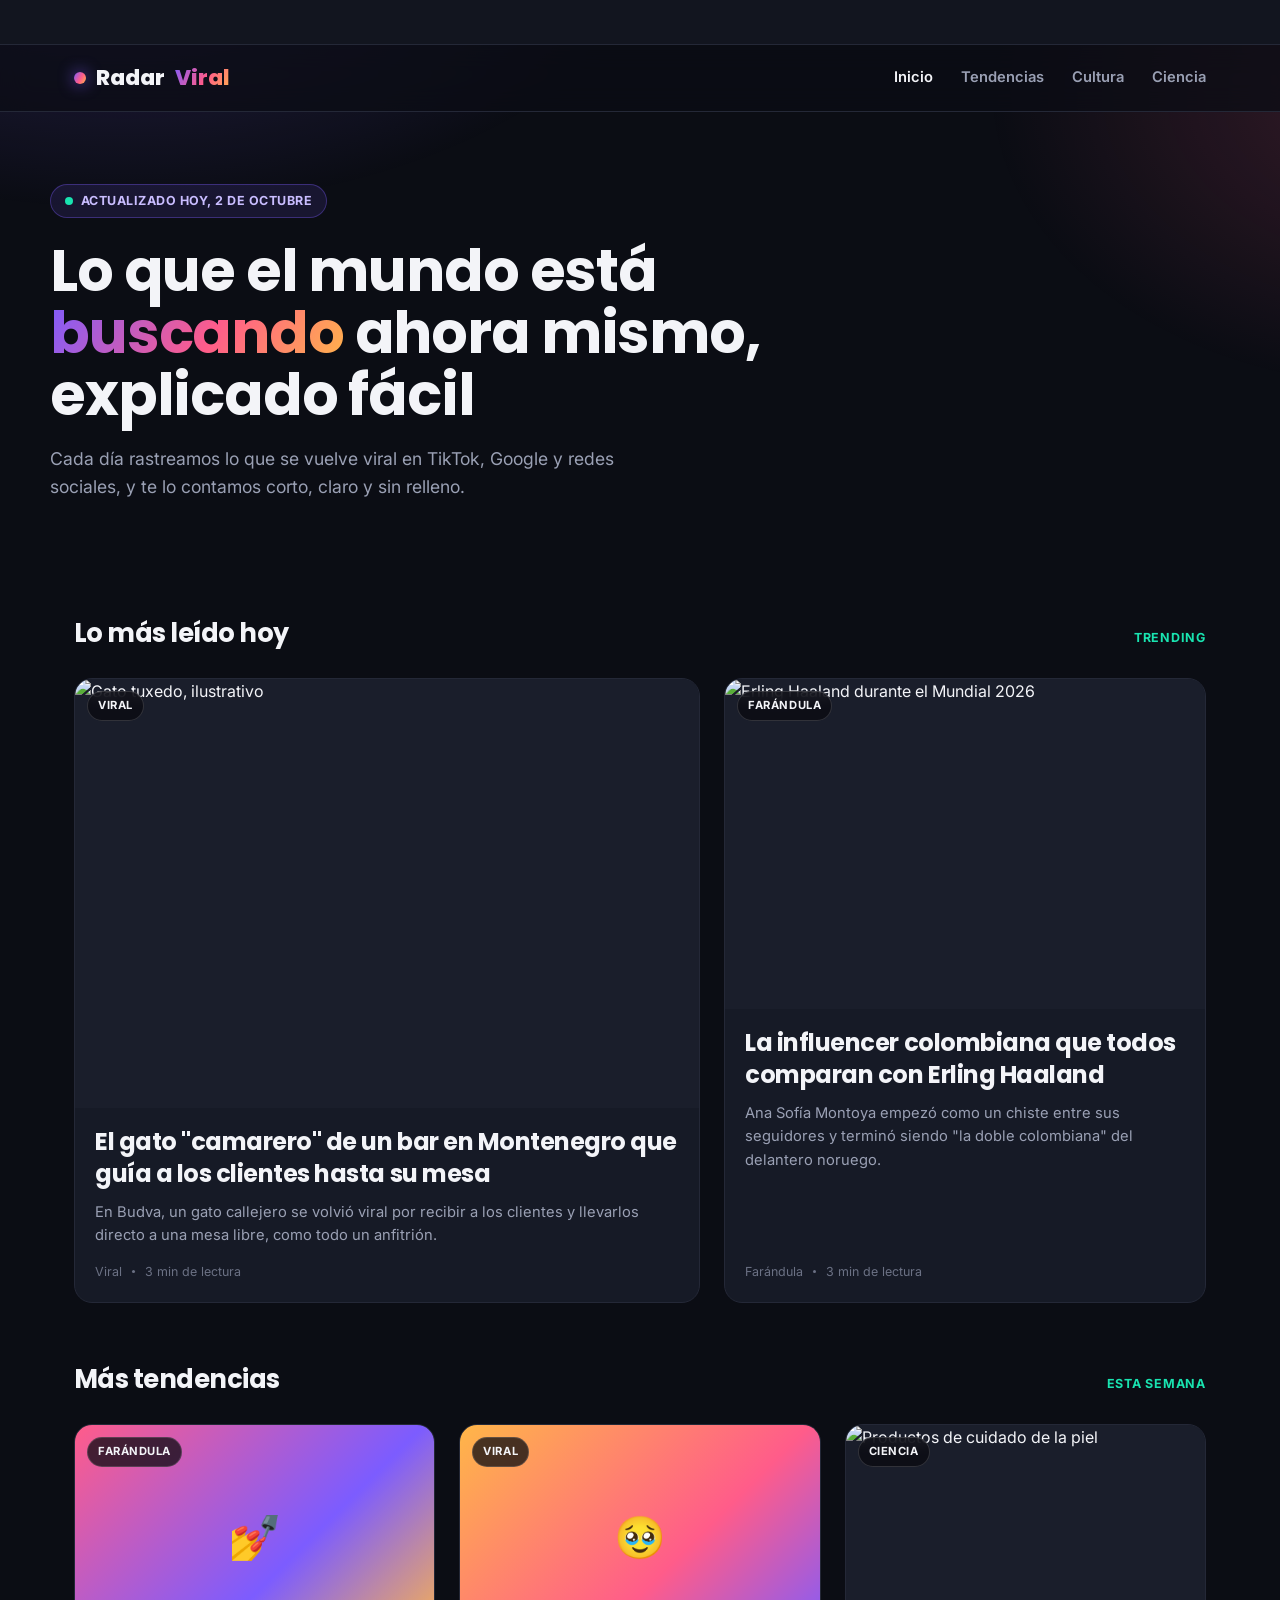
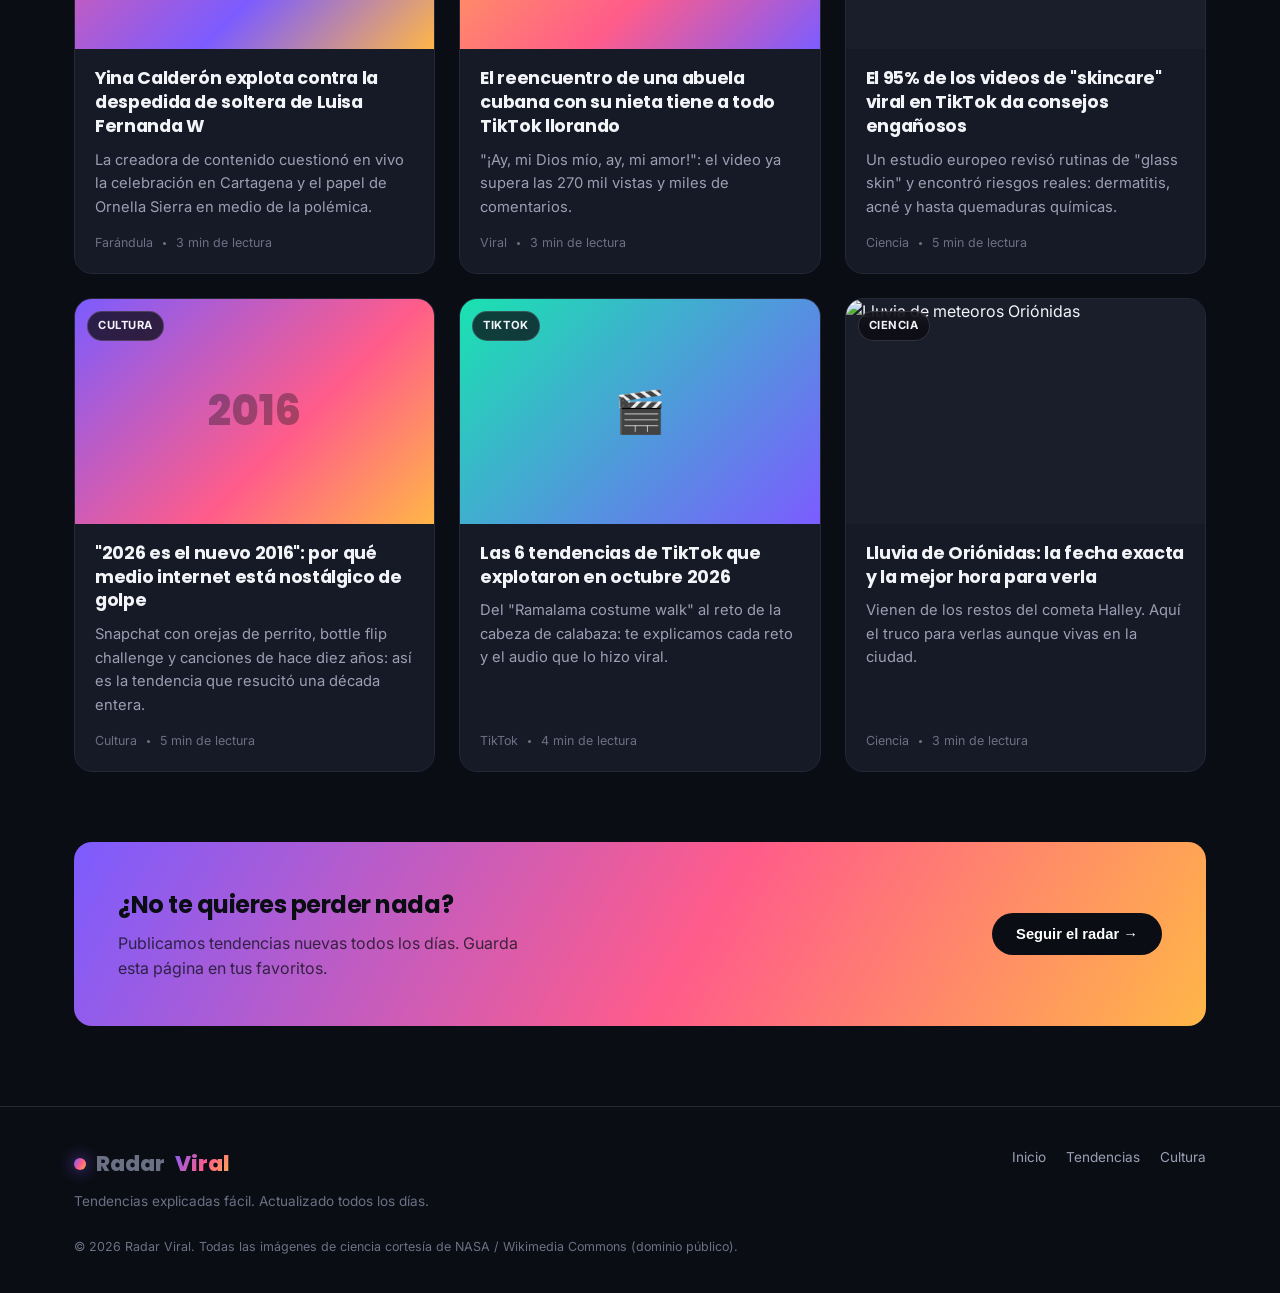
==== commit eb027282: "Usar foto real de Haaland en el artículo y quitar espacio publicitario vacío Co-Authored-By: Claude " ====
--- a/index.html
+++ b/index.html
@@ -76,9 +76,9 @@
         </div>
       </a>
       <a class="card featured-card" href="articles/influencer-colombiana-parecido-haaland.html">
-        <div class="thumb" style="background:linear-gradient(135deg,#19e3b0,#7c5cff 60%,#ffb648); display:flex; align-items:center; justify-content:center;">
+        <div class="thumb">
           <span class="cat">Farándula</span>
-          <span style="font-size:3rem;">⚽</span>
+          <img src="https://thumb.wikimedia.org/wikipedia/commons/thumb/4/43/Erling_Haaland_Morocco_v_Norway_7_June_2026-51.jpg/960px-Erling_Haaland_Morocco_v_Norway_7_June_2026-51.jpg" alt="Erling Haaland durante el Mundial 2026" loading="lazy">
         </div>
         <div class="body">
           <h3>La influencer colombiana que todos comparan con Erling Haaland</h3>
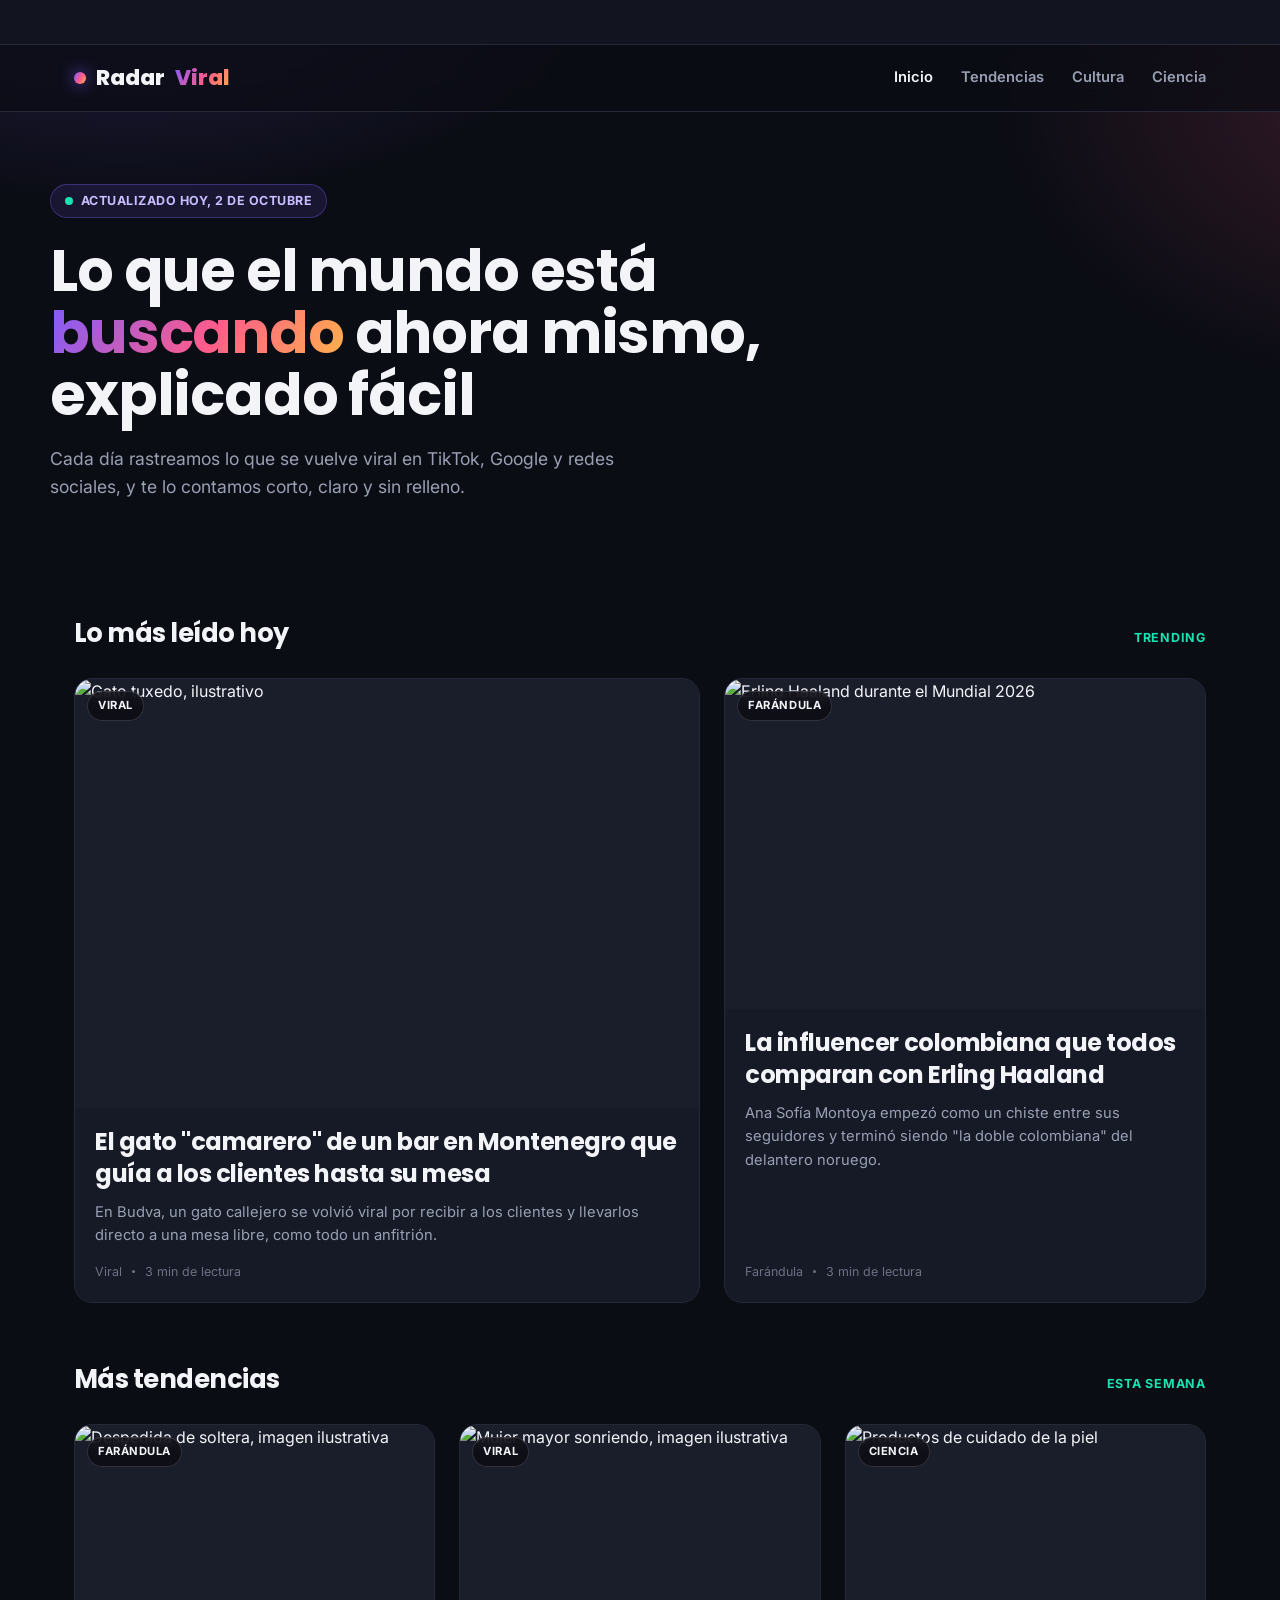
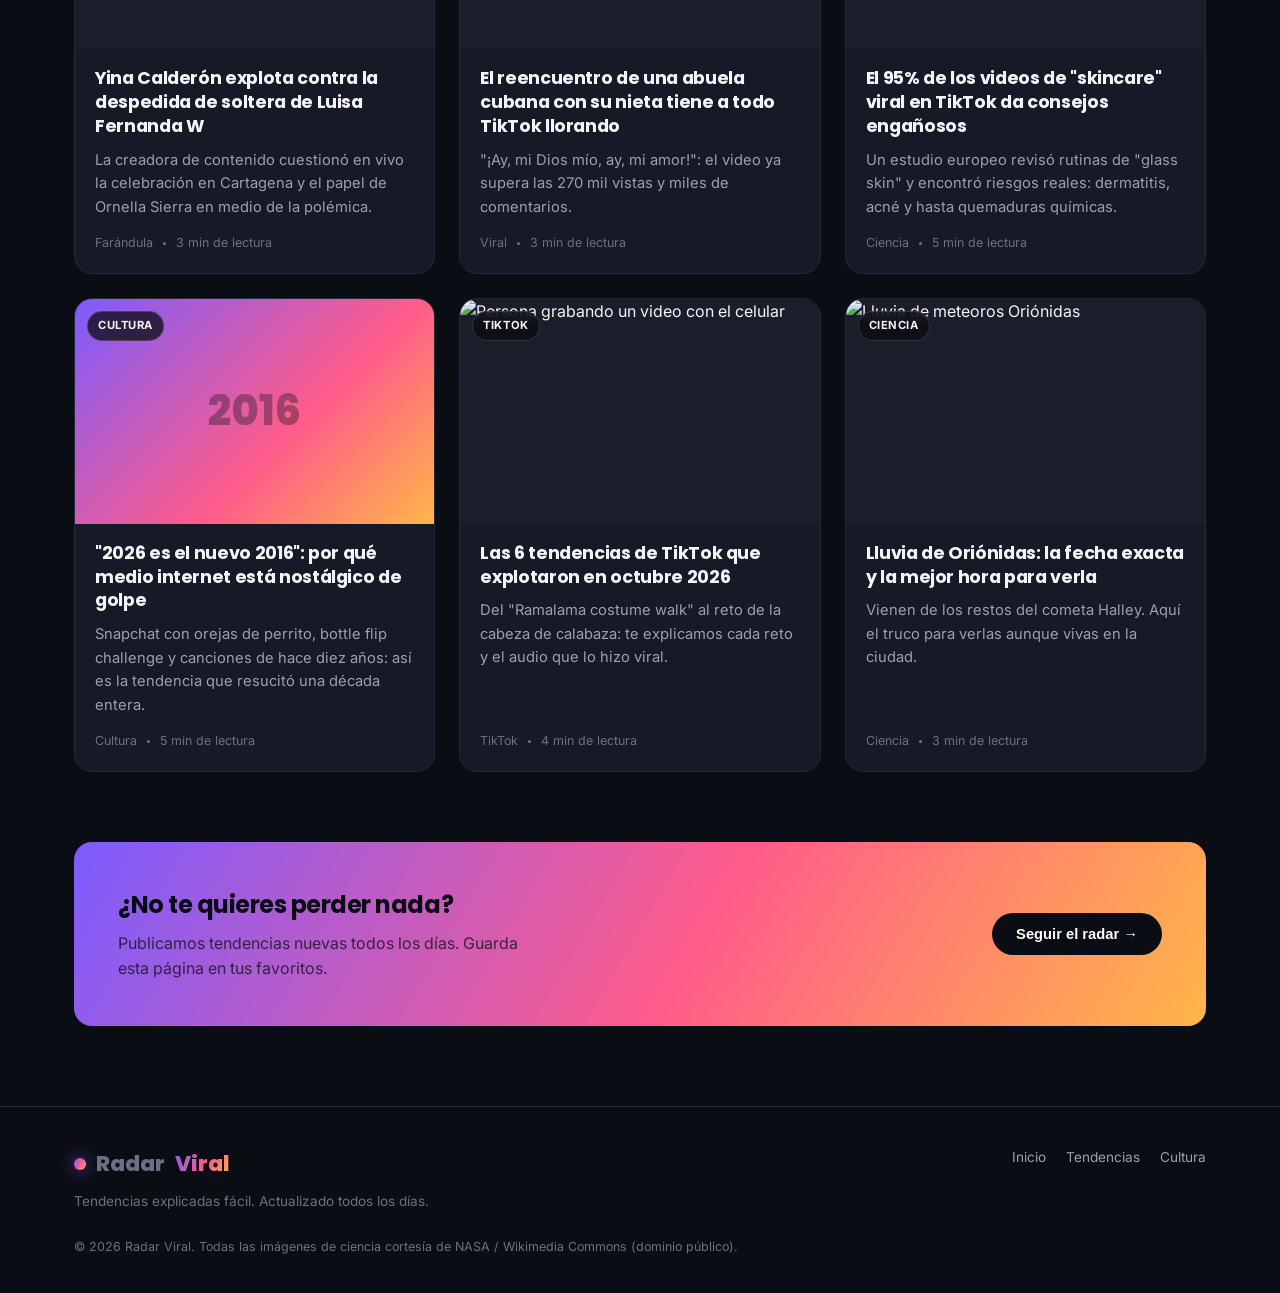
==== commit cd812e1f: "Reemplazar covers de emoji por fotos reales ilustrativas (Yina Calderón, abuela cubana, tendencias T" ====
--- a/index.html
+++ b/index.html
@@ -96,9 +96,9 @@
     </div>
     <div class="grid">
       <a class="card" href="articles/yina-calderon-luisa-fernanda-w-despedida.html">
-        <div class="thumb" style="background:linear-gradient(135deg,#ff5c8a,#7c5cff 60%,#ffb648); display:flex; align-items:center; justify-content:center;">
+        <div class="thumb">
           <span class="cat">Farándula</span>
-          <span style="font-size:2.6rem;">💅</span>
+          <img src="https://thumb.wikimedia.org/wikipedia/commons/thumb/d/d2/Bachelorette_party_toast.jpg/960px-Bachelorette_party_toast.jpg" alt="Despedida de soltera, imagen ilustrativa" loading="lazy">
         </div>
         <div class="body">
           <h3>Yina Calderón explota contra la despedida de soltera de Luisa Fernanda W</h3>
@@ -107,9 +107,9 @@
         </div>
       </a>
       <a class="card" href="articles/abuela-cubana-reencuentro-nieta-viral.html">
-        <div class="thumb" style="background:linear-gradient(135deg,#ffb648,#ff5c8a 60%,#7c5cff); display:flex; align-items:center; justify-content:center;">
+        <div class="thumb">
           <span class="cat">Viral</span>
-          <span style="font-size:2.6rem;">🥹</span>
+          <img src="https://thumb.wikimedia.org/wikipedia/commons/thumb/a/aa/Happy_Old_Woman.jpg/960px-Happy_Old_Woman.jpg" alt="Mujer mayor sonriendo, imagen ilustrativa" loading="lazy">
         </div>
         <div class="body">
           <h3>El reencuentro de una abuela cubana con su nieta tiene a todo TikTok llorando</h3>
@@ -140,9 +140,9 @@
         </div>
       </a>
       <a class="card" href="articles/tendencias-tiktok-octubre-2026.html">
-        <div class="thumb" style="background:linear-gradient(135deg,#19e3b0,#7c5cff); display:flex; align-items:center; justify-content:center;">
+        <div class="thumb">
           <span class="cat">TikTok</span>
-          <span style="font-size:2.6rem;">🎬</span>
+          <img src="https://thumb.wikimedia.org/wikipedia/commons/thumb/5/57/Smartphone_Use.jpg/960px-Smartphone_Use.jpg" alt="Persona grabando un video con el celular" loading="lazy">
         </div>
         <div class="body">
           <h3>Las 6 tendencias de TikTok que explotaron en octubre 2026</h3>
